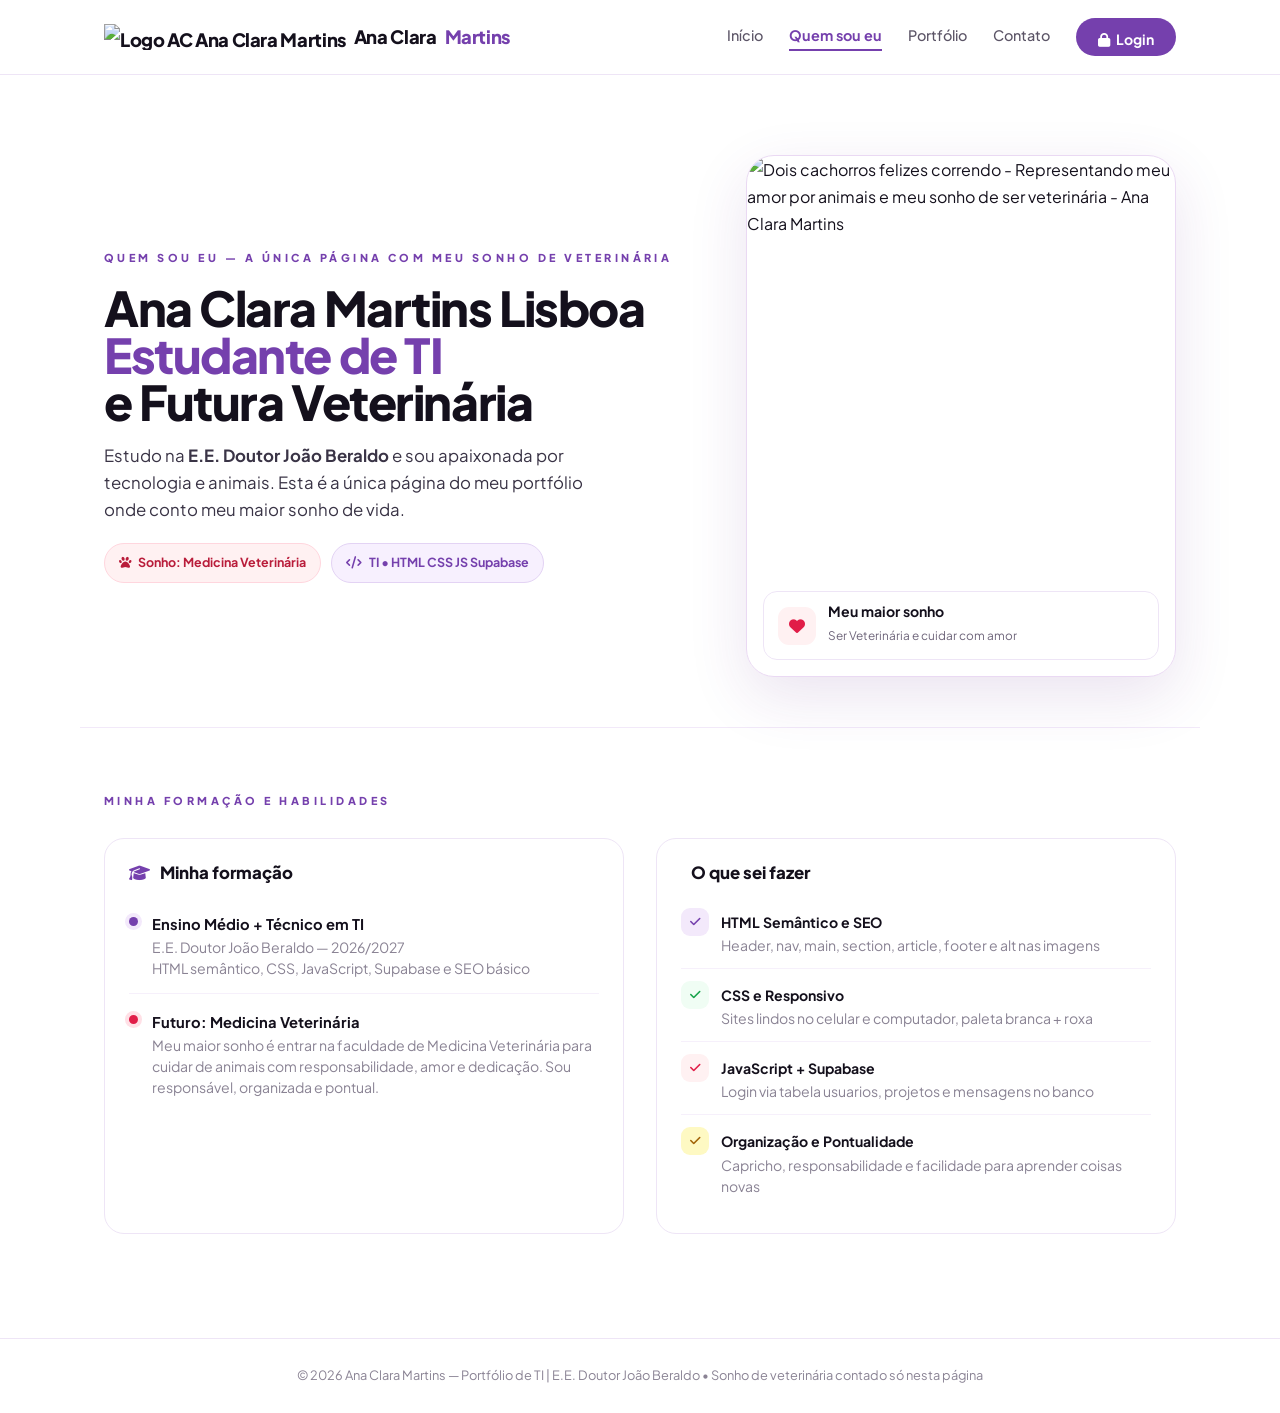
==== sobre.html @ b117970d "Add files via upload" ====
<!DOCTYPE html>
<html lang="pt-BR">
<head>
<meta charset="UTF-8">
<meta name="viewport" content="width=device-width, initial-scale=1.0">
<title>Sobre mim | Ana&#32;Clara Martins - TI e Futura Vet</title>
<meta name="description" content="Conheça Ana Clara Martins Lisboa, estudante de TI na E.E. Doutor João Beraldo. Sou apaixonada por tecnologia e meu maior sonho é me formar em Medicina Veterinária.">
<link rel="icon" type="image/png" href="img/logo.png">
<meta property="og:title" content="Sobre mim | Ana Clara Martins - Futura Veterinária">
<meta property="og:description" content="Minha história: estudante de TI e meu sonho de ser Veterinária. Responsável, organizada e apaixonada por animais.">
<meta property="og:type" content="website">
<meta property="og:image" content="img/logo.png">
<meta property="og:locale" content="pt_BR">
<link href="https://fonts.googleapis.com/css2?family=Plus+Jakarta+Sans:wght@400;500;700;800&display=swap" rel="stylesheet">
<link rel="stylesheet" href="https://cdnjs.cloudflare.com/ajax/libs/font-awesome/6.4.0/css/all.min.css">
<link rel="stylesheet" href="style.css">
<style>
:root{--purple:#8951c6;--purple-dark:#7540ad;--text:#14101c;--muted:#8a8394;--border:#eee5f6}
*{box-sizing:border-box;margin:0;padding:0}
body{font-family:'Plus Jakarta Sans',sans-serif;background:#fff;color:var(--text);line-height:1.7}
a{text-decoration:none;color:inherit}
.site-header{position:sticky;top:0;z-index:20;background:rgba(255,255,255,.9);backdrop-filter:blur(20px);border-bottom:1px solid var(--border)}
.wrap{max-width:1120px;margin:auto;display:flex;justify-content:space-between;align-items:center;padding:18px 24px}
.logo{font-weight:800;font-size:1.15rem;letter-spacing:-.02em;display:flex;align-items:center;gap:8px}.logo span{color:var(--purple-dark)}
.nav{display:flex;gap:26px;align-items:center;color:#5b5466;font-size:.9rem}
.nav a.active{color:var(--purple-dark);font-weight:700;border-bottom:2px solid var(--purple-dark);padding-bottom:2px}
.btn-pill{padding:10px 22px;border-radius:999px;background:var(--purple-dark);color:#fff!important;font-weight:700;font-size:.88rem;display:inline-flex;gap:6px;align-items:center}
.hero{max-width:1120px;margin:auto;padding:80px 24px 50px;display:grid;grid-template-columns:1.15fr .85fr;gap:60px;align-items:center}
.kicker{font-size:.68rem;letter-spacing:.32em;text-transform:uppercase;color:var(--purple-dark);font-weight:800;margin-bottom:16px}
.hero h1{font-size:clamp(2.2rem,4vw,3rem);line-height:.98;font-weight:800;letter-spacing:-.03em}
.hero h1 .line-purple{color:var(--purple-dark)}
.hero .lead{color:#3a3446;font-size:1.05rem;margin-top:18px;line-height:1.6}
.badges{display:flex;gap:10px;margin-top:20px;flex-wrap:wrap}
.badge{display:inline-flex;align-items:center;gap:7px;padding:8px 14px;border-radius:999px;font-size:.78rem;font-weight:700;border:1px solid var(--border);background:#fff}
.badge.vet{background:#fff1f2;border-color:#ffd6de;color:#b91c3a}
.badge.ti{background:#f7f0fe;border-color:#e3d3f4;color:var(--purple-dark)}
.visual{border-radius:28px;overflow:hidden;border:1px solid #ead9f3;box-shadow:0 20px 60px rgba(90,30,130,.12);position:relative}
.visual img{width:100%;height:520px;object-fit:cover;display:block}
.visual .caption{position:absolute;left:16px;right:16px;bottom:16px;background:rgba(255,255,255,.94);backdrop-filter:blur(10px);border-radius:14px;padding:12px 14px;display:flex;align-items:center;gap:12px;border:1px solid var(--border)}
.section{max-width:1120px;margin:auto;padding:64px 24px;border-top:1px solid #f2e9f9}
.section-title{font-size:.68rem;letter-spacing:.32em;text-transform:uppercase;color:var(--purple-dark);font-weight:800;margin-bottom:28px}
.grid{display:grid;grid-template-columns:1fr 1fr;gap:32px}
.card{border:1px solid var(--border);border-radius:20px;padding:24px;background:#fff}
.card h3{font-size:1.05rem;font-weight:800;margin-bottom:12px;display:flex;align-items:center;gap:10px}
.item{display:flex;gap:14px;padding:14px 0;border-bottom:1px solid #f6f0fb}
.item:last-child{border-bottom:none}
.dot{width:9px;height:9px;border-radius:50%;margin-top:7px;flex-shrink:0}
.dot.purple{background:var(--purple-dark);box-shadow:0 0 0 4px #f3e9fb}
.dot.pink{background:#e11d48;box-shadow:0 0 0 4px #ffe0e6}
.small{font-size:.88rem;color:var(--muted);line-height:1.5}
.skill{padding:12px 0;border-bottom:1px solid #f6f0fb;display:flex;gap:12px}
.skill:last-child{border-bottom:none}
.check{width:28px;height:28px;border-radius:9px;display:flex;align-items:center;justify-content:center;flex-shrink:0;font-size:.75rem}
footer{border-top:1px solid var(--border);padding:26px;text-align:center;color:var(--muted);font-size:.8rem}
@media(max-width:900px){.hero{grid-template-columns:1fr;padding-top:50px}.grid{grid-template-columns:1fr}.nav{display:none}.visual img{height:420px}}
</style>
</head>
<body>
<header class="site-header">
  <div class="wrap">
    <a href="index.html" class="logo"><img src="img/logo.png" alt="Logo AC Ana Clara Martins" style="height:26px"> Ana&#32;Clara <span>Martins</span></a>
    <nav class="nav" aria-label="Menu principal">
      <a href="index.html">Início</a>
      <a href="sobre.html" class="active">Quem sou eu</a>
      <a href="portfolio.html">Portfólio</a>
      <a href="contato.html">Contato</a>
      <a href="login.html" class="btn-pill" aria-label="Entrar na área restrita"><i class="fa-solid fa-lock"></i> Login</a>
    </nav>
  </div>
</header>

<main>
  <section class="hero">
    <div>
      <div class="kicker">Quem sou eu — a única página com meu sonho de veterinária</div>
      <h1>Ana&#32;Clara&#32;Martins&#32;Lisboa<br><span class="line-purple">Estudante de TI</span><br>e Futura Veterinária</h1>
      <p class="lead">Estudo na <strong>E.E. Doutor João Beraldo</strong> e sou apaixonada por tecnologia e animais. Esta é a única página do meu portfólio onde conto meu maior sonho de vida.</p>
      <div class="badges">
        <span class="badge vet"><i class="fa-solid fa-paw"></i> Sonho: Medicina Veterinária</span>
        <span class="badge ti"><i class="fa-solid fa-code"></i> TI • HTML CSS JS Supabase</span>
      </div>
    </div>
    <div class="visual">
      <img src="https://images.unsplash.com/photo-1548199973-03cce0bbc87b?auto=format&fit=crop&q=80&w=900" alt="Dois cachorros felizes correndo - Representando meu amor por animais e meu sonho de ser veterinária - Ana Clara Martins">
      <div class="caption">
        <div style="width:38px;height:38px;border-radius:11px;background:#fff1f2;color:#e11d48;display:flex;align-items:center;justify-content:center"><i class="fa-solid fa-heart"></i></div>
        <div>
          <strong style="font-size:.88rem;display:block;line-height:1.1">Meu maior sonho</strong>
          <span style="font-size:.74rem;color:#6e657a">Ser Veterinária e cuidar com amor</span>
        </div>
      </div>
    </div>
  </section>

  <section class="section">
    <div class="section-title">Minha formação e habilidades</div>
    <div class="grid">
      <div class="card">
        <h3><i class="fa-solid fa-graduation-cap" style="color:#7540ad"></i> Minha formação</h3>
        <div class="item">
          <div class="dot purple"></div>
          <div>
            <strong style="font-size:.92rem">Ensino Médio + Técnico em TI</strong>
            <div class="small">E.E. Doutor João Beraldo — 2026/2027<br>HTML semântico, CSS, JavaScript, Supabase e SEO básico</div>
          </div>
        </div>
        <div class="item">
          <div class="dot pink"></div>
          <div>
            <strong style="font-size:.92rem">Futuro: Medicina Veterinária</strong>
            <div class="small">Meu maior sonho é entrar na faculdade de Medicina Veterinária para cuidar de animais com responsabilidade, amor e dedicação. Sou responsável, organizada e pontual.</div>
          </div>
        </div>
      </div>
      <div class="card">
        <h3><i class="fa-solid fa-sparkles" style="color:#16a34a"></i> O que sei fazer</h3>
        <div class="skill"><div class="check" style="background:#f3e9fb;color:#7540ad"><i class="fa-solid fa-check"></i></div><div><strong style="font-size:.88rem">HTML Semântico e SEO</strong><div class="small">Header, nav, main, section, article, footer e alt nas imagens</div></div></div>
        <div class="skill"><div class="check" style="background:#f0fdf4;color:#16a34a"><i class="fa-solid fa-check"></i></div><div><strong style="font-size:.88rem">CSS e Responsivo</strong><div class="small">Sites lindos no celular e computador, paleta branca + roxa </div></div></div>
        <div class="skill"><div class="check" style="background:#fff1f2;color:#e11d48"><i class="fa-solid fa-check"></i></div><div><strong style="font-size:.88rem">JavaScript + Supabase</strong><div class="small">Login via tabela usuarios, projetos e mensagens no banco</div></div></div>
        <div class="skill"><div class="check" style="background:#fef9c3;color:#a16207"><i class="fa-solid fa-check"></i></div><div><strong style="font-size:.88rem">Organização e Pontualidade</strong><div class="small">Capricho, responsabilidade e facilidade para aprender coisas novas</div></div></div>
      </div>
    </div>
  </section>
</main>

<footer>© 2026 Ana&#32;Clara Martins — Portfólio de TI | E.E. Doutor João Beraldo • Sonho de veterinária contado só nesta página</footer>
</body>
</html>
---- style.css ----
/* style.css - Ana Clara Martins - Portfólio TI - E.E. Doutor João Beraldo
   Paleta: branco + roxo #8951c6 / #7540ad - Plus Jakarta Sans - sem emoji
   Estrutura: Portfolio/
   ├── img/logo.png
   ├── js/login.js
   ├── style.css (este arquivo)
   ├── script.js
   └── *.html
*/

:root{
  --purple:#8951c6;
  --purple-dark:#7540ad;
  --purple-light:#f3e9fb;
  --purple-border:#ece3f6;
  --text:#1a1620;
  --muted:#7c7586;
  --bg:#fff;
  --bg-soft:#fcf9ff;
  --bg-soft2:#f9f5ff;
  --border:#ece3f6;
  --shadow:0 8px 30px rgba(117,64,173,.06);
  --shadow-hover:0 20px 50px rgba(60,20,90,.08);
}

*{box-sizing:border-box;margin:0;padding:0}
html{scroll-behavior:smooth}
body{
  font-family:'Plus Jakarta Sans',system-ui,-apple-system,Segoe UI,Roboto,sans-serif;
  background:var(--bg);
  color:var(--text);
  line-height:1.7;
  -webkit-font-smoothing:antialiased;
}
a{text-decoration:none;color:inherit}
img{max-width:100%;display:block}
button{font-family:inherit}

/* HEADER - igual em todas as páginas */
.site-header,.header{
  position:sticky;top:0;z-index:20;
  background:rgba(255,255,255,.92);
  backdrop-filter:blur(20px);
  border-bottom:1px solid var(--border);
}
.wrap{
  max-width:1220px;margin:auto;
  display:flex;justify-content:space-between;align-items:center;
  padding:18px 24px;
}
.logo{
  font-weight:800;font-size:1.25rem;
  display:flex;align-items:center;gap:8px;
  letter-spacing:-.02em;
}
.logo span{color:var(--purple-dark)}
.logo img{
  height:28px;width:auto;
  object-fit:contain;
}
.nav{
  display:flex;gap:26px;align-items:center;
  color:#5b5466;font-size:.92rem;font-weight:500;
}
.nav a{
  padding-bottom:2px;
  border-bottom:2px solid transparent;
  transition:.2s;
}
.nav a:hover{color:var(--purple-dark)}
.nav a.active{
  color:var(--purple-dark);
  font-weight:700;
  border-bottom-color:var(--purple-dark);
}
.btn-pill{
  padding:10px 22px;border-radius:999px;
  background:var(--purple-dark);color:#fff!important;
  font-weight:700;border:none;cursor:pointer;
  display:inline-flex;gap:6px;align-items:center;justify-content:center;
  transition:.2s;
}
.btn-pill:hover{transform:translateY(-1px);box-shadow:0 8px 20px rgba(117,64,173,.25)}

/* TIPOGRAFIA UNIFICADA - mesmo tamanho em todas */
h1{font-weight:800;letter-spacing:-.03em;line-height:.95}
h2{font-weight:800;letter-spacing:-.02em;line-height:1.1}
h3{font-weight:700;line-height:1.2}
p{color:#3a3446}
.eyebrow,.kicker,.section-title{
  font-size:.68rem;letter-spacing:.32em;
  text-transform:uppercase;color:var(--purple-dark);
  font-weight:800;margin-bottom:12px;
}

/* HERO */
.hero{
  max-width:1220px;margin:auto;
  padding:70px 24px 50px;
  display:grid;grid-template-columns:1.15fr .85fr;
  gap:40px;align-items:center;
}
.hero h1{font-size:clamp(2.4rem,4.5vw,3.8rem)}
.lead{color:var(--muted);margin-top:16px;max-width:520px;font-size:1.05rem}

/* SECTIONS */
.section{
  max-width:1220px;margin:auto;
  padding:70px 24px;
  border-top:1px solid var(--border);
}
.card-grid{
  display:grid;grid-template-columns:repeat(3,1fr);
  gap:18px;margin-top:32px;
}
.card{
  background:#fff;border:1px solid var(--border);
  border-radius:20px;padding:22px;
  transition:.25s;
}
.card:hover{transform:translateY(-3px);box-shadow:var(--shadow-hover)}

/* FORMULÁRIOS - label com for (parte 2) */
.label{font-size:.76rem;font-weight:700;color:#4a4452;margin-bottom:4px;display:block;margin-top:12px}
.input,.select,.textarea,.form-input{
  width:100%;padding:12px 14px;
  border:1px solid var(--border);border-radius:12px;
  outline:none;font-family:inherit;font-size:.88rem;background:#fff;
  transition:.2s;
}
.input:focus,.select:focus,.textarea:focus{
  border-color:var(--purple-dark);
  box-shadow:0 0 0 3px var(--purple-light);
}

/* FOOTER */
footer{
  border-top:1px solid var(--border);
  padding:30px 24px;text-align:center;
  color:var(--muted);font-size:.85rem;
  margin-top:40px;
}

/* LOGO WRAPPER - pra não quebrar imagem */
.img-wrapper{
  position:relative;width:360px;
  padding:14px;
  background:linear-gradient(180deg,#fbf7ff,#f0e3fb);
  border:1px solid #e8d6f3;
  border-radius:220px 220px 20px 20px;
  box-shadow:0 25px 60px rgba(117,64,173,.15);
  margin:auto;
}
.img-wrapper img{
  width:100%;height:440px;
  object-fit:contain;padding:24px;
  background:#fff;border-radius:200px 200px 12px 12px;
}

/* RESPONSIVO */
@media(max-width:900px){
  .hero{grid-template-columns:1fr;padding-top:50px}
  .card-grid{grid-template-columns:1fr}
  .nav{display:none}
  .wrap{padding:14px 18px}
  .img-wrapper{width:300px}
  .img-wrapper img{height:360px}
}

/* ACESSIBILIDADE - parte 2 */
a:focus-visible,button:focus-visible,input:focus-visible,select:focus-visible,textarea:focus-visible{
  outline:2px solid var(--purple-dark);
  outline-offset:2px;
}
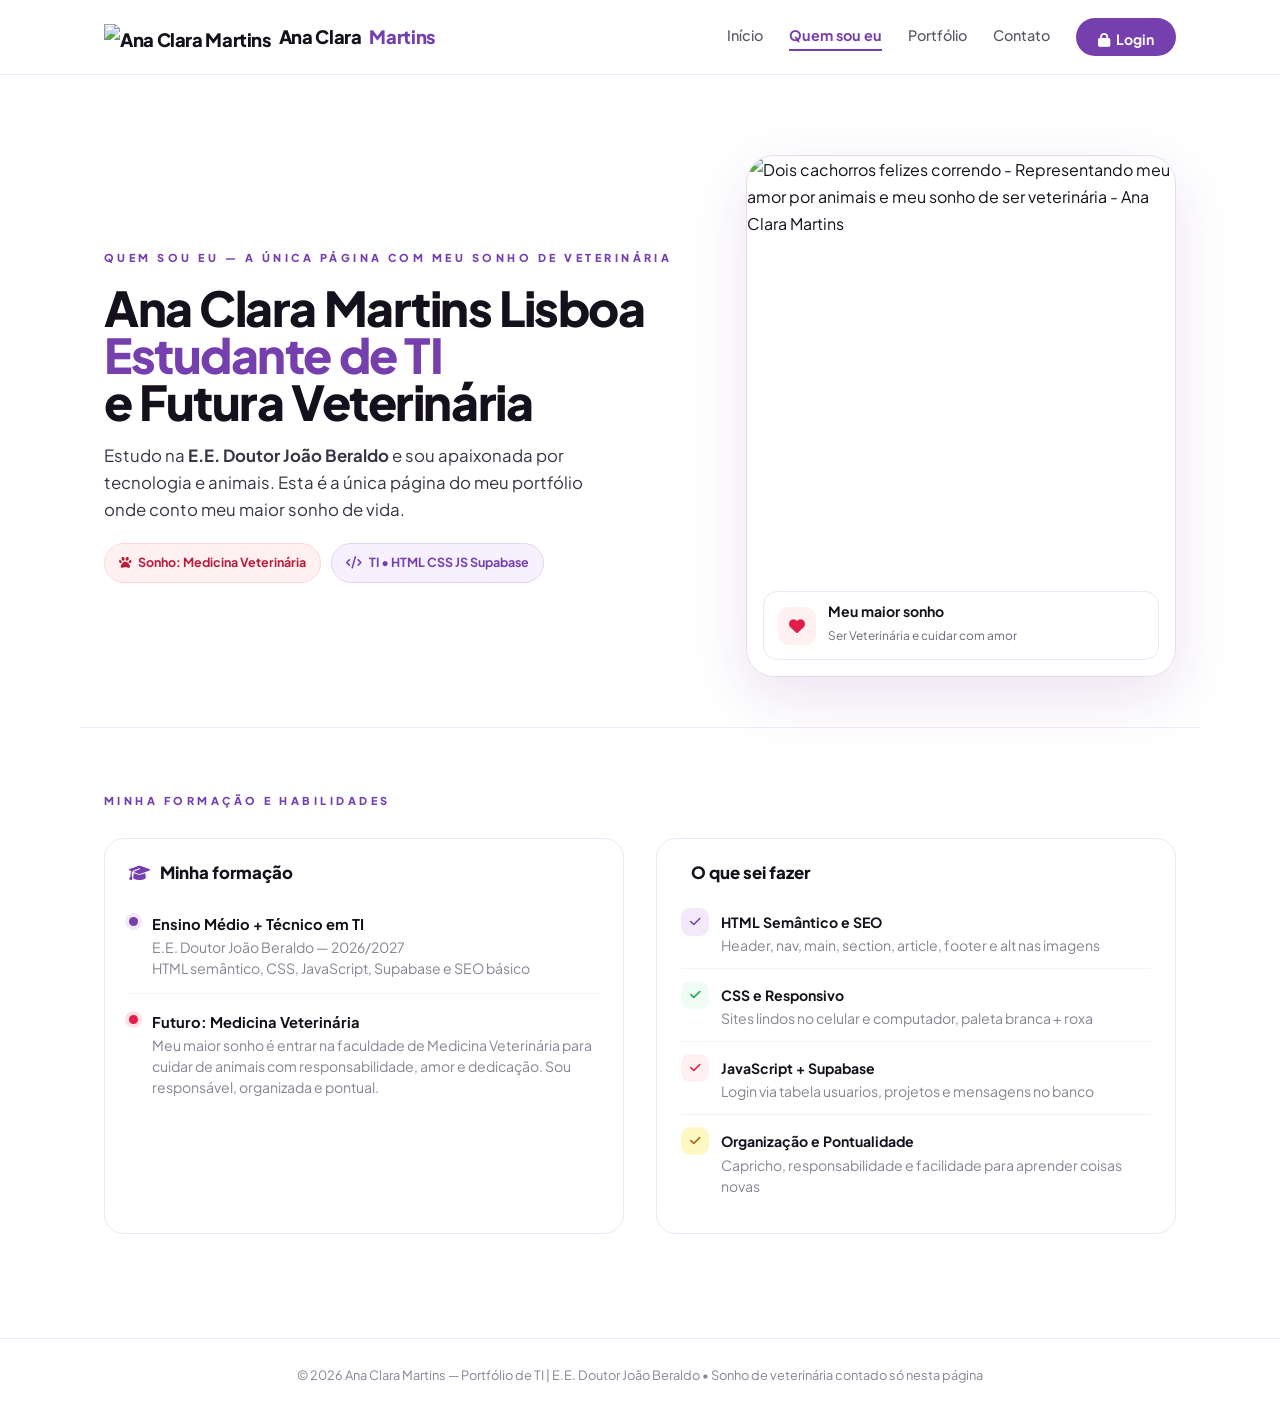
==== commit f074f70d: "Update sobre.html" ====
--- a/sobre.html
+++ b/sobre.html
@@ -58,7 +58,7 @@
 <body>
 <header class="site-header">
   <div class="wrap">
-    <a href="index.html" class="logo"><img src="img/logo.png" alt="Logo AC Ana Clara Martins" style="height:26px"> Ana&#32;Clara <span>Martins</span></a>
+    <a href="index.html" class="logo"><img src="img/logo.png" alt=" Ana Clara Martins" style="height:26px"> Ana&#32;Clara <span>Martins</span></a>
     <nav class="nav" aria-label="Menu principal">
       <a href="index.html">Início</a>
       <a href="sobre.html" class="active">Quem sou eu</a>
@@ -125,4 +125,4 @@
 
 <footer>© 2026 Ana&#32;Clara Martins — Portfólio de TI | E.E. Doutor João Beraldo • Sonho de veterinária contado só nesta página</footer>
 </body>
-</html>+</html>
--- a/style.css
+++ b/style.css
@@ -1,14 +1,4 @@
-/* style.css - Ana Clara Martins - Portfólio TI - E.E. Doutor João Beraldo
-   Paleta: branco + roxo #8951c6 / #7540ad - Plus Jakarta Sans - sem emoji
-   Estrutura: Portfolio/
-   ├── img/logo.png
-   ├── js/login.js
-   ├── style.css (este arquivo)
-   ├── script.js
-   └── *.html
-*/
-
-:root{
+ :root{
   --purple:#8951c6;
   --purple-dark:#7540ad;
   --purple-light:#f3e9fb;
@@ -171,4 +161,4 @@
 a:focus-visible,button:focus-visible,input:focus-visible,select:focus-visible,textarea:focus-visible{
   outline:2px solid var(--purple-dark);
   outline-offset:2px;
-}+}
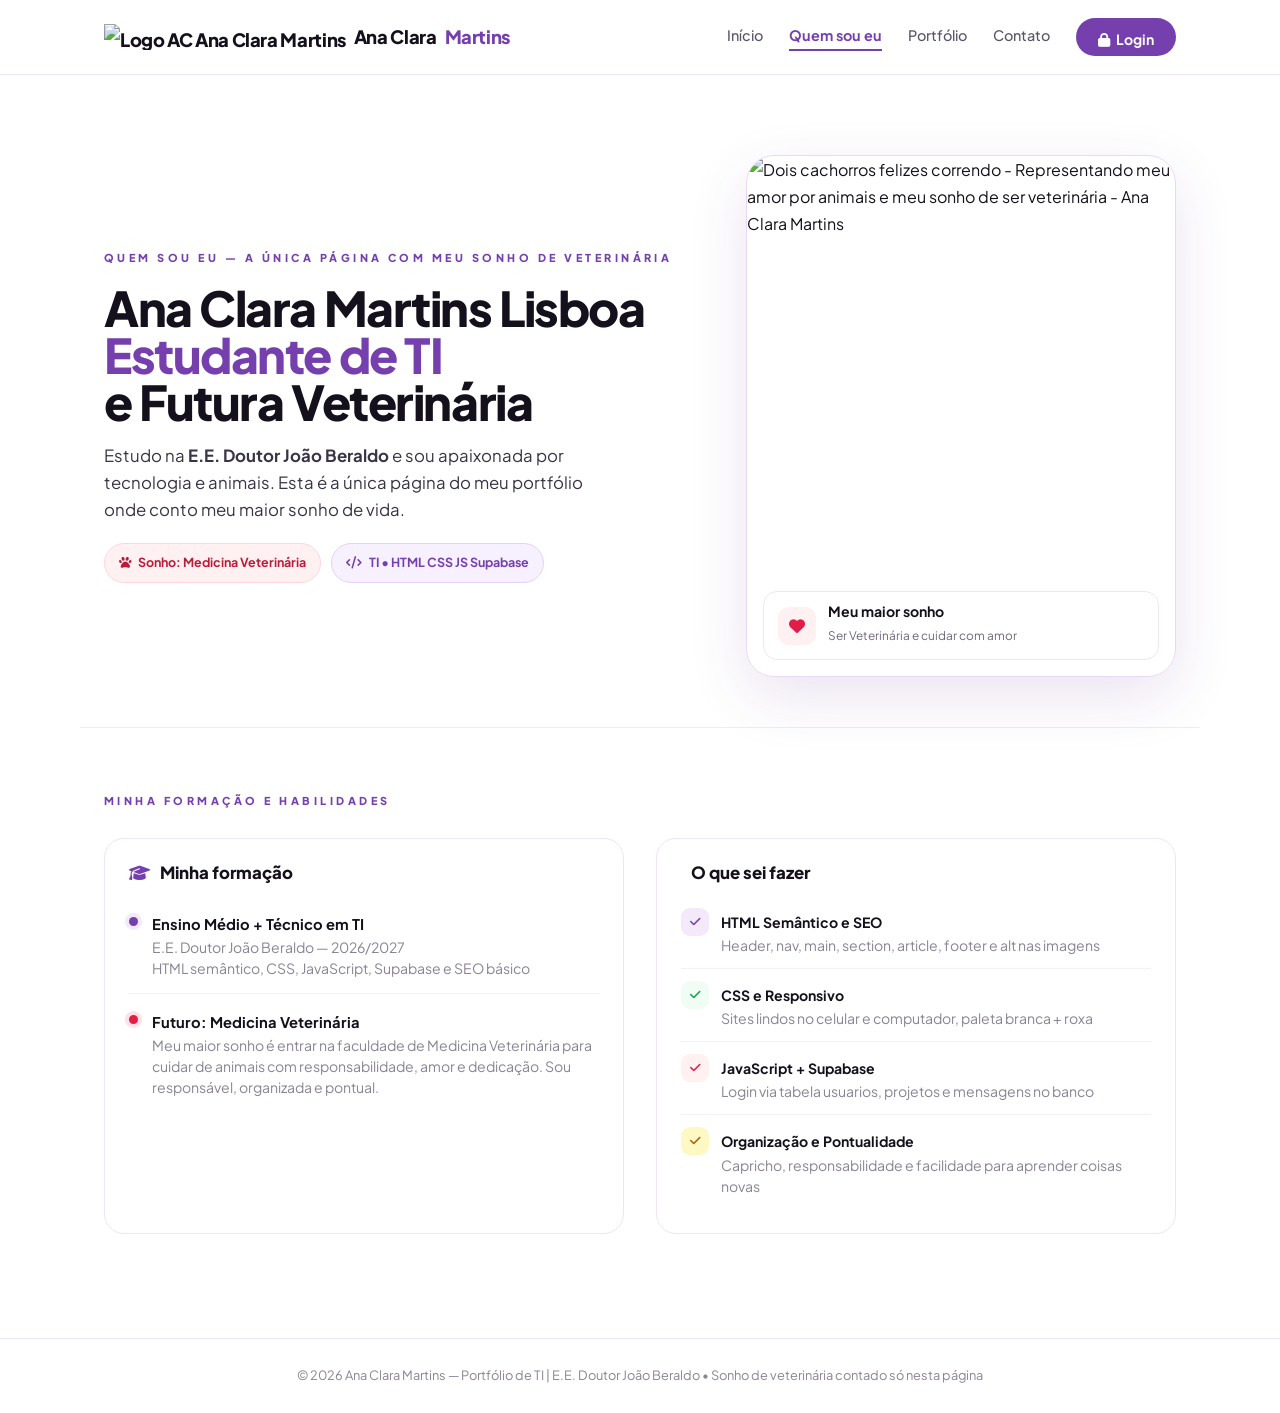
==== commit a646195b: "Update sobre.html" ====
--- a/sobre.html
+++ b/sobre.html
@@ -1,4 +1,4 @@
-<!DOCTYPE html>
+ <!DOCTYPE html>
 <html lang="pt-BR">
 <head>
 <meta charset="UTF-8">
@@ -58,7 +58,7 @@
 <body>
 <header class="site-header">
   <div class="wrap">
-    <a href="index.html" class="logo"><img src="img/logo.png" alt=" Ana Clara Martins" style="height:26px"> Ana&#32;Clara <span>Martins</span></a>
+    <a href="index.html" class="logo"><img src="img/logo.png" alt="Logo AC Ana Clara Martins" style="height:26px"> Ana&#32;Clara <span>Martins</span></a>
     <nav class="nav" aria-label="Menu principal">
       <a href="index.html">Início</a>
       <a href="sobre.html" class="active">Quem sou eu</a>
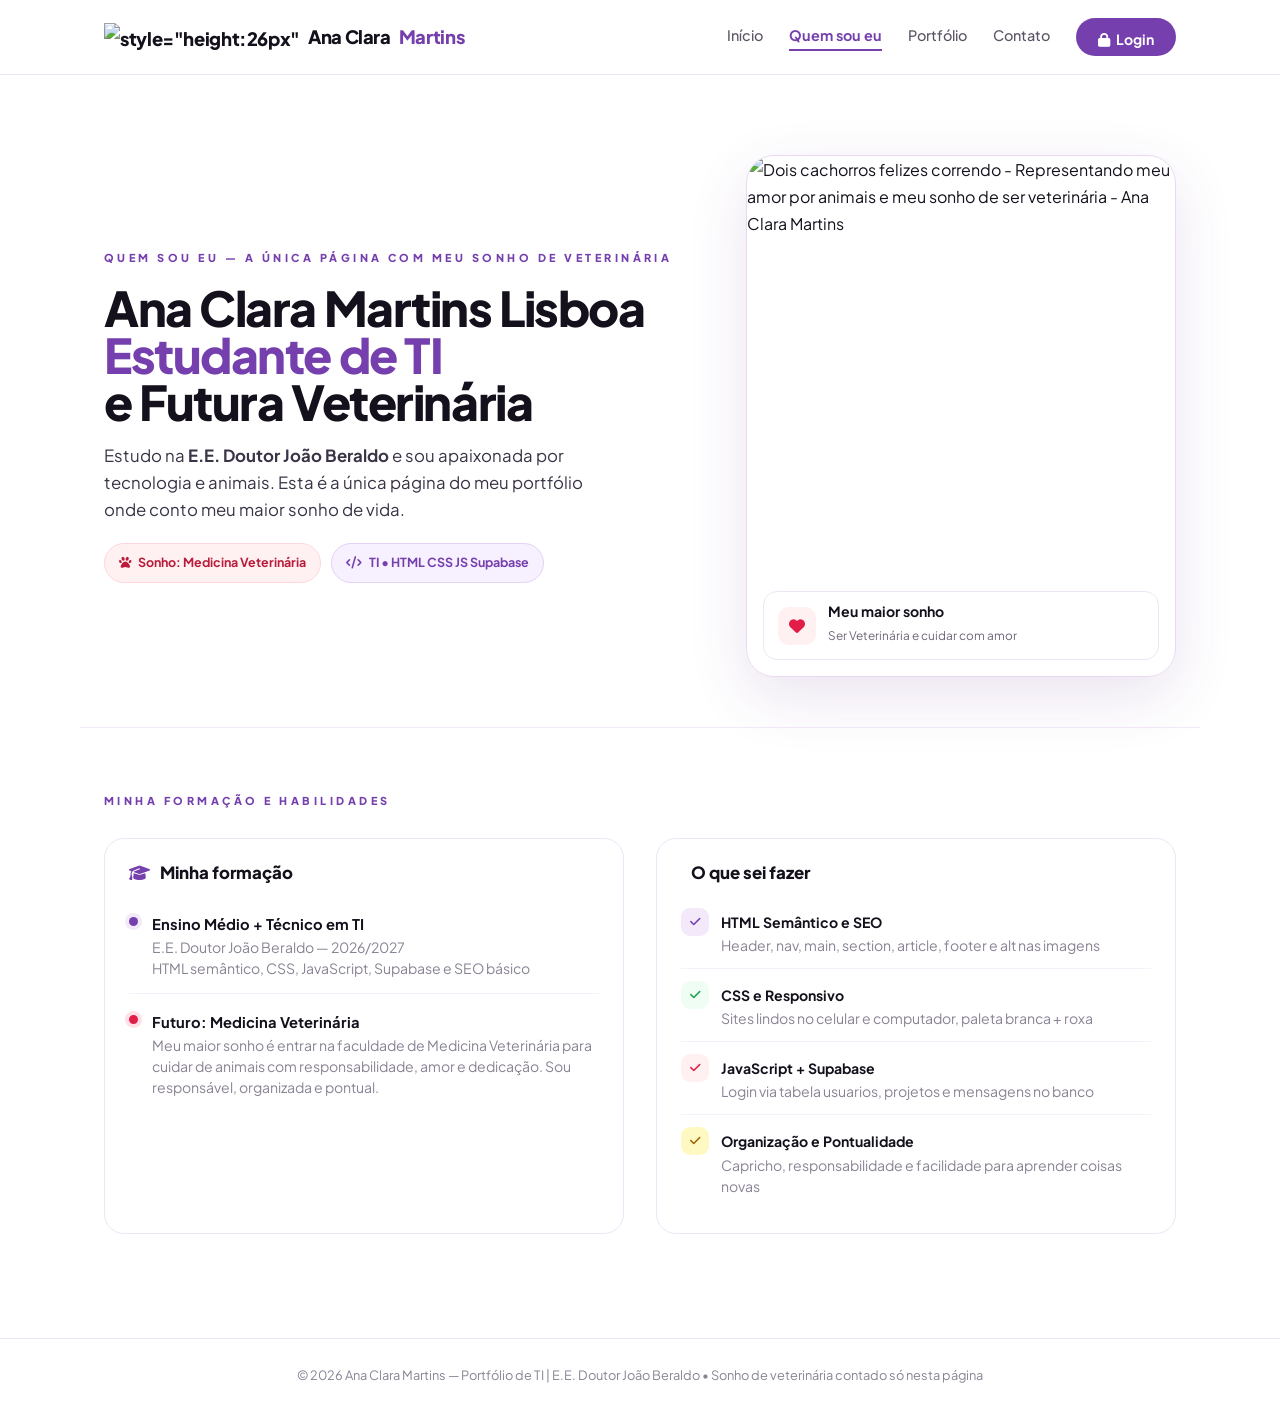
==== commit e78e28f7: "Update sobre.html" ====
--- a/sobre.html
+++ b/sobre.html
@@ -58,7 +58,7 @@
 <body>
 <header class="site-header">
   <div class="wrap">
-    <a href="index.html" class="logo"><img src="img/logo.png" alt="Logo AC Ana Clara Martins" style="height:26px"> Ana&#32;Clara <span>Martins</span></a>
+    <a href="index.html" class="logo"><img src="img/logo.png" alt=  style="height:26px"> Ana&#32;Clara <span>Martins</span></a>
     <nav class="nav" aria-label="Menu principal">
       <a href="index.html">Início</a>
       <a href="sobre.html" class="active">Quem sou eu</a>
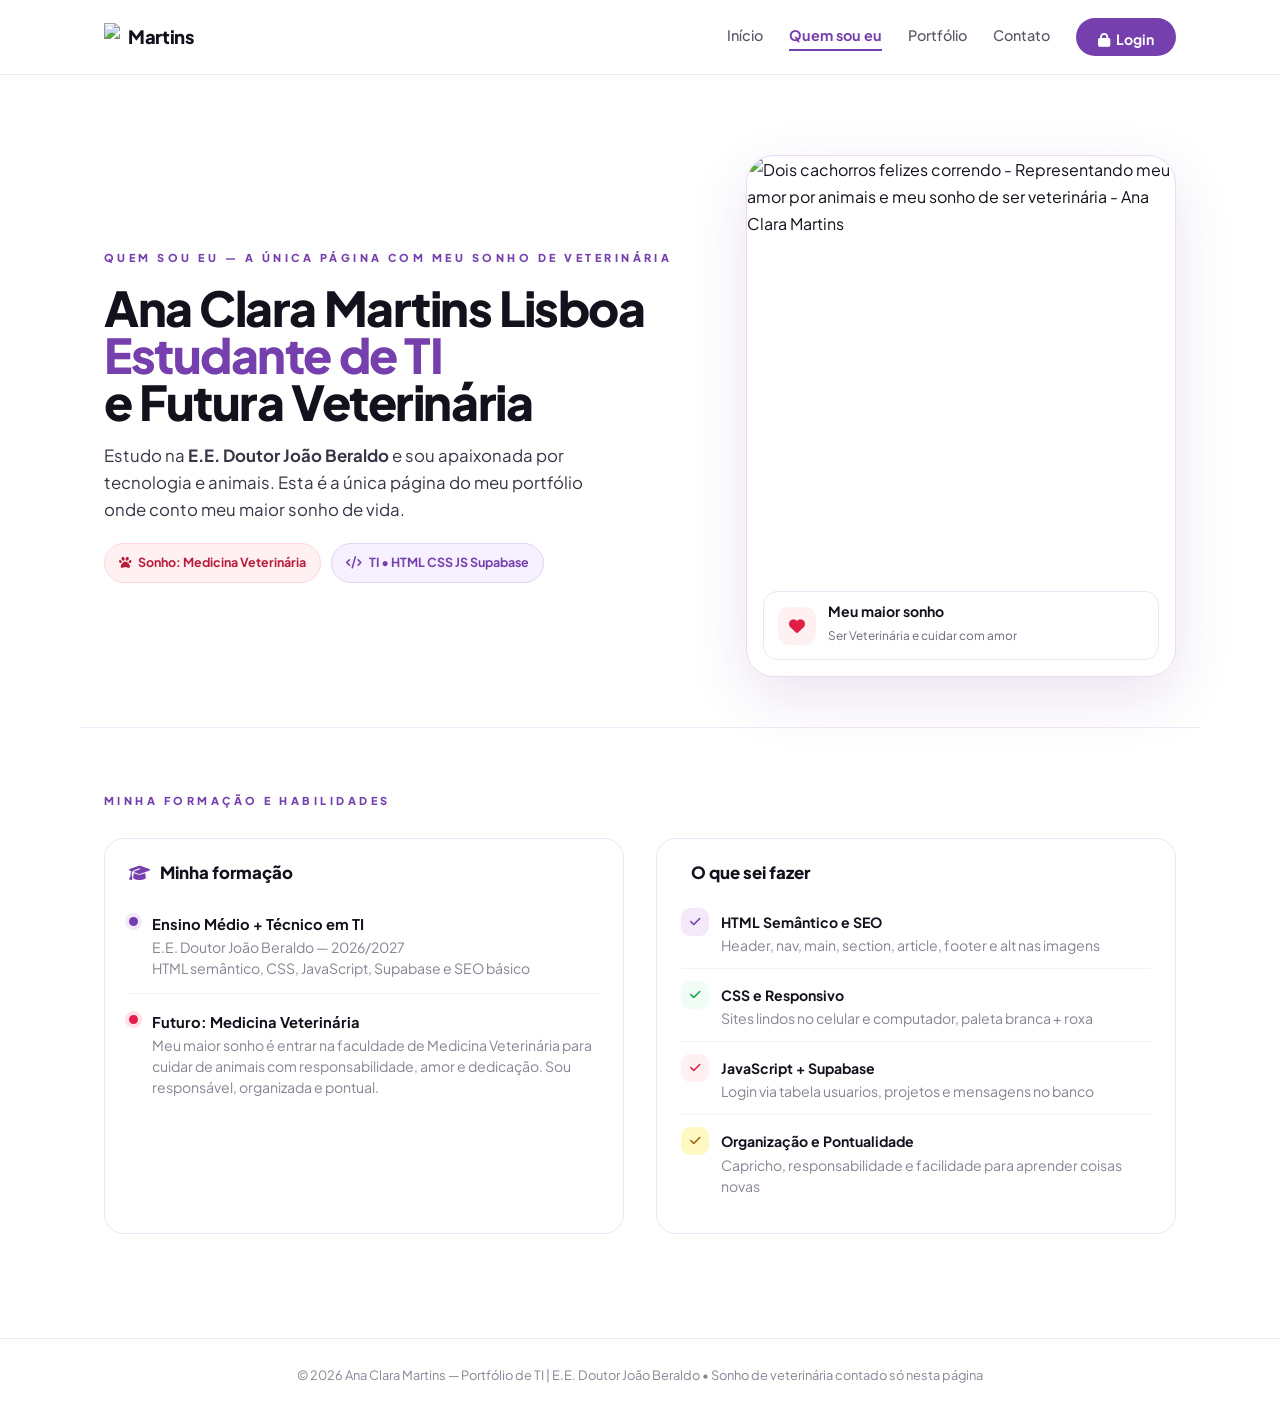
==== commit 4f129cfb: "Update sobre.html" ====
--- a/sobre.html
+++ b/sobre.html
@@ -58,7 +58,8 @@
 <body>
 <header class="site-header">
   <div class="wrap">
-    <a href="index.html" class="logo"><img src="img/logo.png" alt=  style="height:26px"> Ana&#32;Clara <span>Martins</span></a>
+    <a href="index.html" class="logo"><img src="img/logo.png" 
+                                       Ana&#32;Clara <span>Martins</span></a>
     <nav class="nav" aria-label="Menu principal">
       <a href="index.html">Início</a>
       <a href="sobre.html" class="active">Quem sou eu</a>
